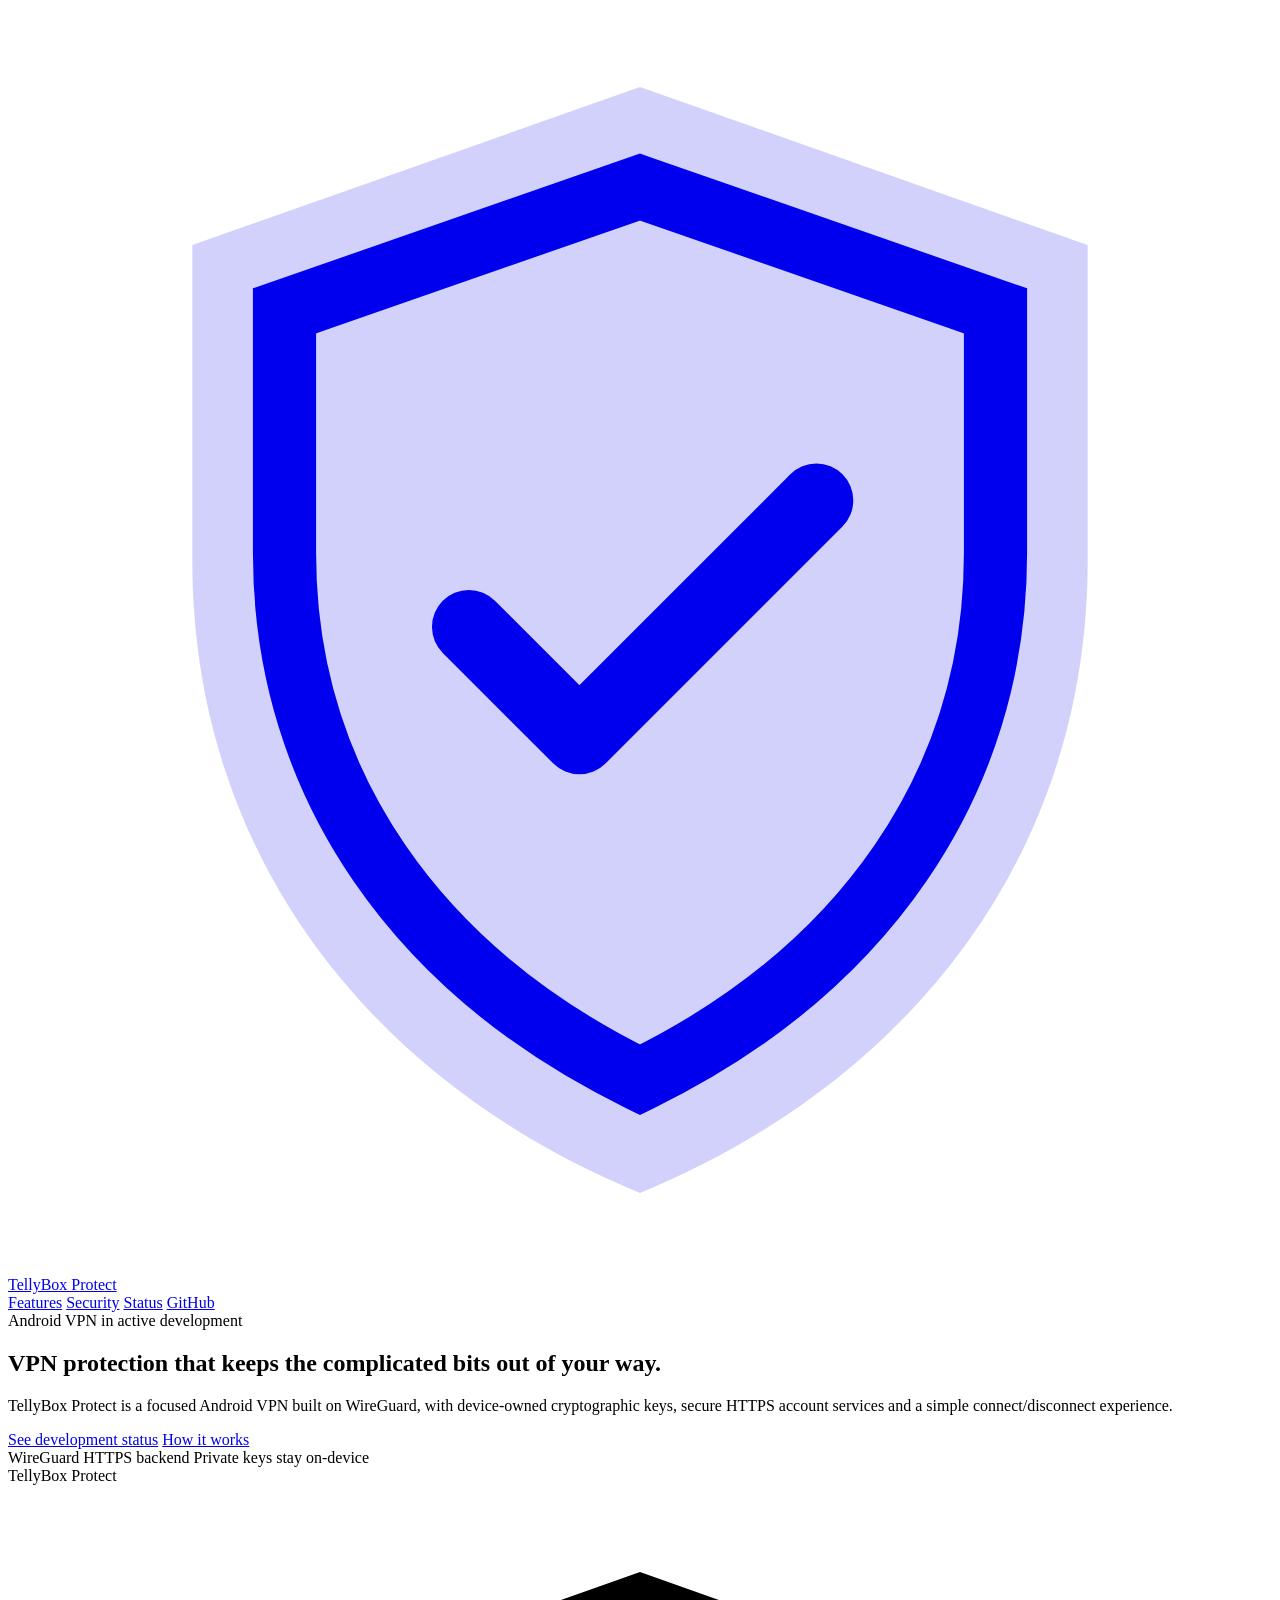
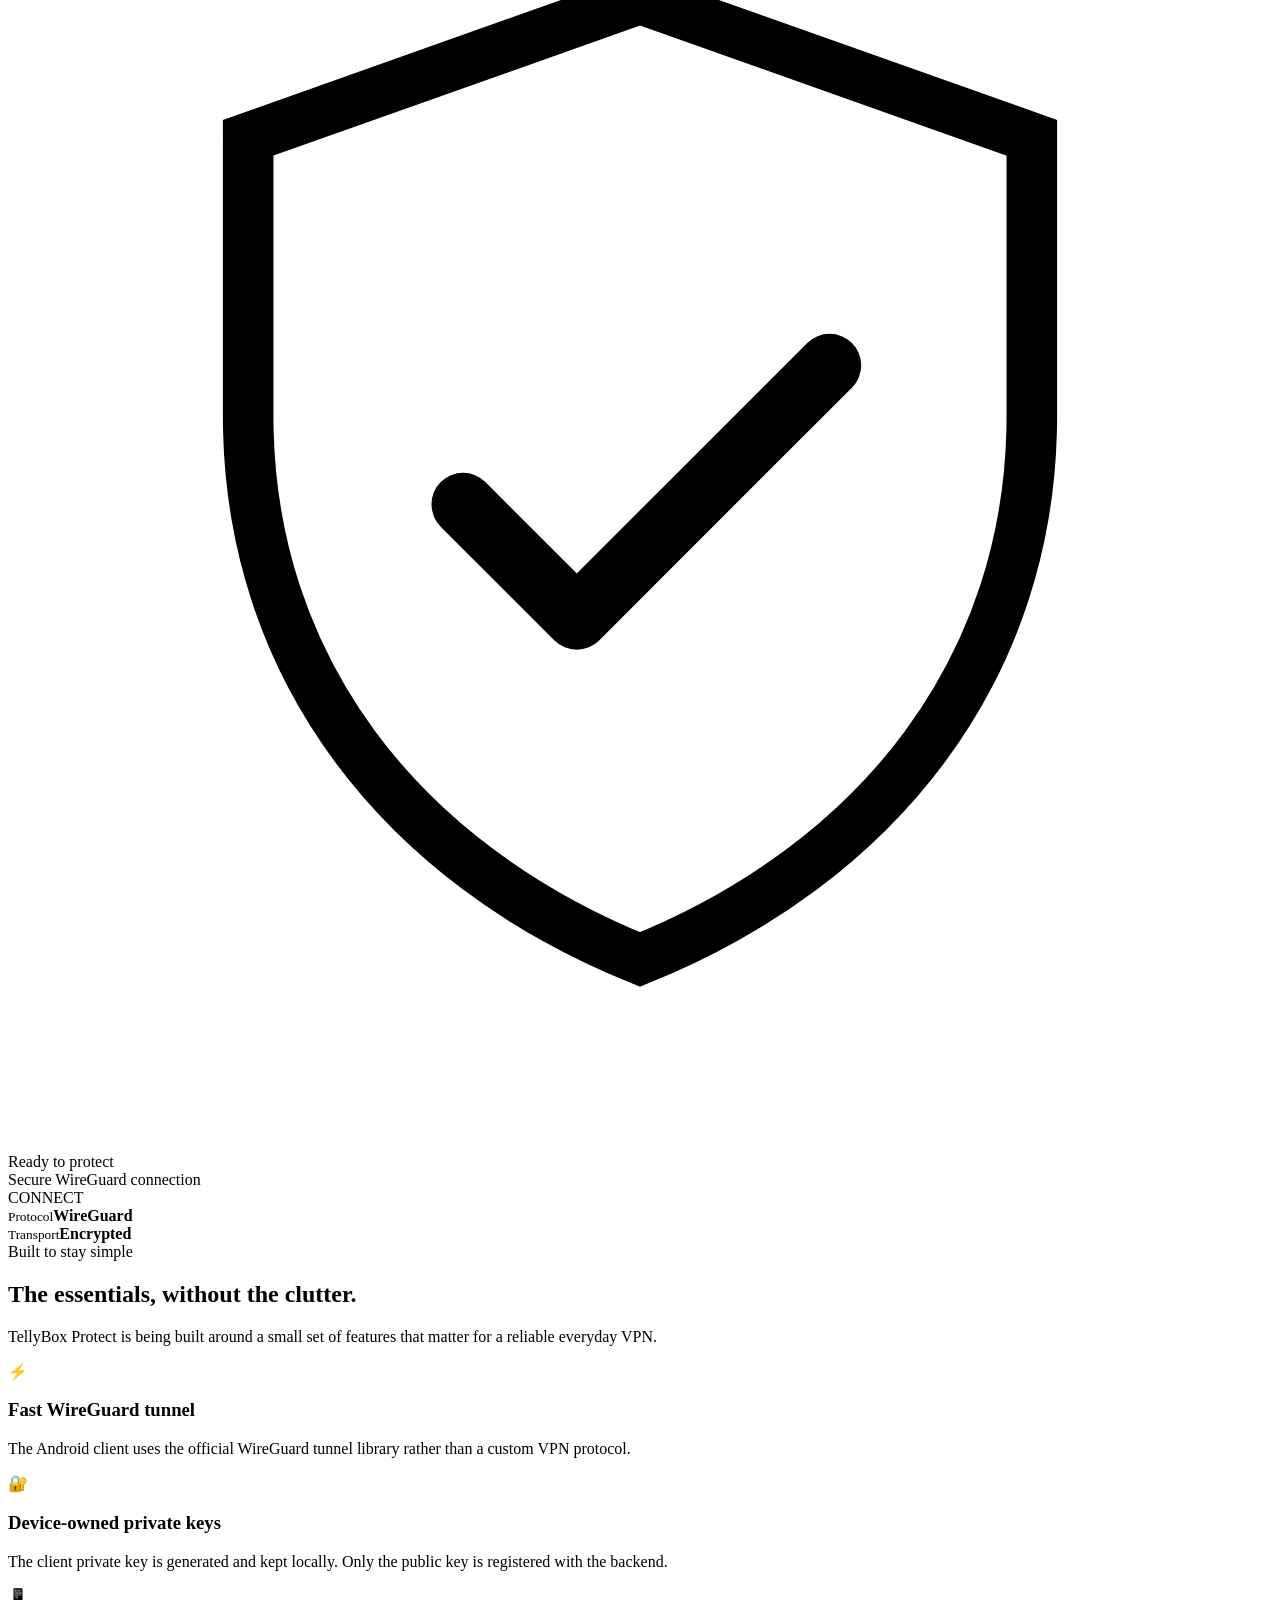
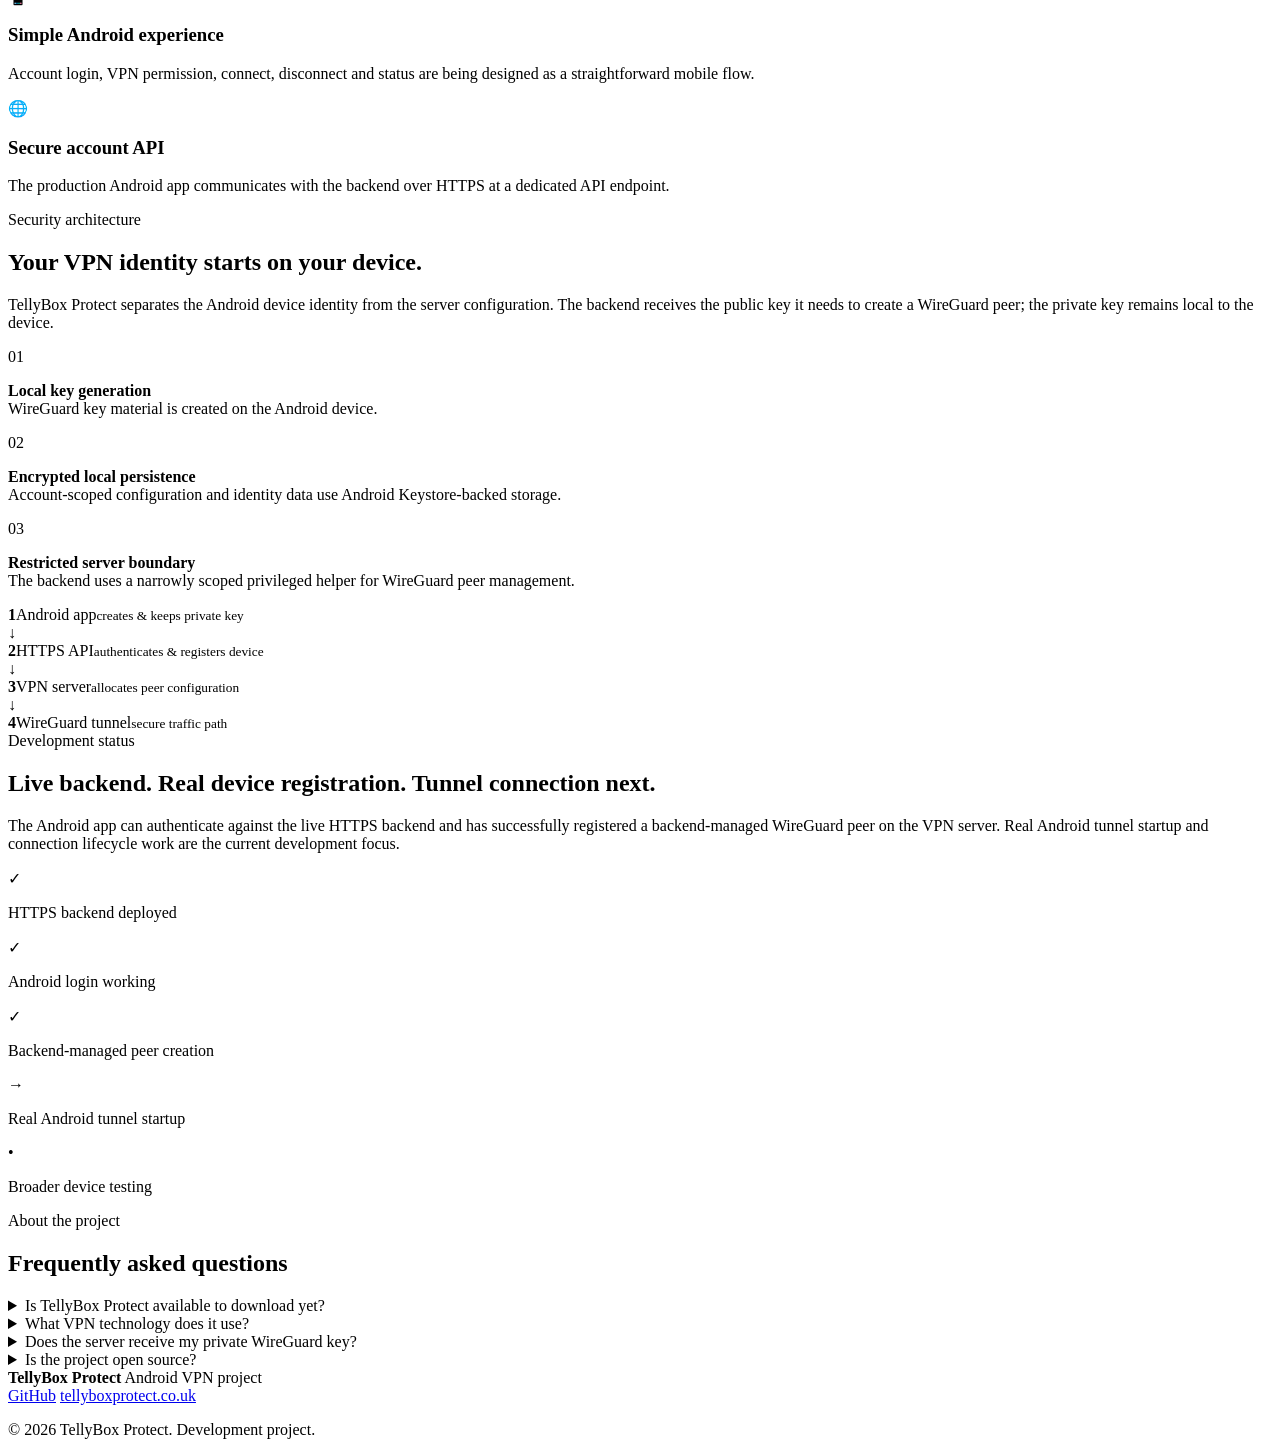
==== index.html @ 2980a8bb "Create TellyBox Protect landing page" ====
<!doctype html>
<html lang="en-GB">
<head>
  <meta charset="utf-8">
  <meta name="viewport" content="width=device-width, initial-scale=1">
  <meta name="description" content="TellyBox Protect is an Android VPN project built around WireGuard, device-owned keys and a secure HTTPS backend.">
  <meta name="theme-color" content="#07111f">
  <title>TellyBox Protect — Simple, secure VPN for Android</title>
  <link rel="stylesheet" href="styles.css">
</head>
<body>
  <header class="site-header">
    <a class="brand" href="#top" aria-label="TellyBox Protect home">
      <span class="brand-mark" aria-hidden="true">
        <svg viewBox="0 0 48 48" role="img">
          <path d="M24 3 41 9v12c0 11.2-6.8 19.8-17 24-10.2-4.2-17-12.8-17-24V9l17-6Z" fill="currentColor" opacity=".18"/>
          <path d="M24 6.8 37.5 11.5v9.2c0 8.8-5.1 15.9-13.5 20-8.4-4.1-13.5-11.2-13.5-20v-9.2L24 6.8Z" fill="none" stroke="currentColor" stroke-width="2.4"/>
          <path d="m17.5 23.5 4.2 4.2 9-9" fill="none" stroke="currentColor" stroke-width="2.8" stroke-linecap="round" stroke-linejoin="round"/>
        </svg>
      </span>
      <span>TellyBox Protect</span>
    </a>

    <nav class="nav" aria-label="Primary navigation">
      <a href="#features">Features</a>
      <a href="#security">Security</a>
      <a href="#status">Status</a>
      <a class="nav-cta" href="https://github.com/sroberts1888-sudo/tellyboxprotect">GitHub</a>
    </nav>
  </header>

  <main id="top">
    <section class="hero section-shell">
      <div class="hero-copy">
        <div class="eyebrow"><span class="status-dot"></span> Android VPN in active development</div>
        <h1>VPN protection that keeps the complicated bits out of your way.</h1>
        <p class="hero-lead">TellyBox Protect is a focused Android VPN built on WireGuard, with device-owned cryptographic keys, secure HTTPS account services and a simple connect/disconnect experience.</p>
        <div class="hero-actions">
          <a class="button button-primary" href="#status">See development status</a>
          <a class="button button-secondary" href="#how-it-works">How it works</a>
        </div>
        <div class="trust-row" aria-label="Highlights">
          <span>WireGuard</span>
          <span>HTTPS backend</span>
          <span>Private keys stay on-device</span>
        </div>
      </div>

      <div class="hero-card" aria-label="TellyBox Protect connection preview">
        <div class="phone-frame">
          <div class="phone-top"><span></span><span></span><span></span></div>
          <div class="app-title">TellyBox Protect</div>
          <div class="shield-orb" aria-hidden="true">
            <svg viewBox="0 0 100 100">
              <path d="M50 9 81 20v22c0 20-12.2 35.4-31 43-18.8-7.6-31-23-31-43V20L50 9Z" fill="none" stroke="currentColor" stroke-width="4"/>
              <path d="m36 49 9 9 20-20" fill="none" stroke="currentColor" stroke-width="5" stroke-linecap="round" stroke-linejoin="round"/>
            </svg>
          </div>
          <div class="connection-state">Ready to protect</div>
          <div class="connection-detail">Secure WireGuard connection</div>
          <div class="connect-button">CONNECT</div>
          <div class="mini-stats">
            <div><small>Protocol</small><strong>WireGuard</strong></div>
            <div><small>Transport</small><strong>Encrypted</strong></div>
          </div>
        </div>
      </div>
    </section>

    <section class="section section-shell" id="features">
      <div class="section-heading">
        <span class="kicker">Built to stay simple</span>
        <h2>The essentials, without the clutter.</h2>
        <p>TellyBox Protect is being built around a small set of features that matter for a reliable everyday VPN.</p>
      </div>
      <div class="feature-grid">
        <article class="feature-card">
          <div class="icon">⚡</div>
          <h3>Fast WireGuard tunnel</h3>
          <p>The Android client uses the official WireGuard tunnel library rather than a custom VPN protocol.</p>
        </article>
        <article class="feature-card">
          <div class="icon">🔐</div>
          <h3>Device-owned private keys</h3>
          <p>The client private key is generated and kept locally. Only the public key is registered with the backend.</p>
        </article>
        <article class="feature-card">
          <div class="icon">📱</div>
          <h3>Simple Android experience</h3>
          <p>Account login, VPN permission, connect, disconnect and status are being designed as a straightforward mobile flow.</p>
        </article>
        <article class="feature-card">
          <div class="icon">🌐</div>
          <h3>Secure account API</h3>
          <p>The production Android app communicates with the backend over HTTPS at a dedicated API endpoint.</p>
        </article>
      </div>
    </section>

    <section class="section section-shell split" id="security">
      <div>
        <span class="kicker">Security architecture</span>
        <h2>Your VPN identity starts on your device.</h2>
        <p class="section-copy">TellyBox Protect separates the Android device identity from the server configuration. The backend receives the public key it needs to create a WireGuard peer; the private key remains local to the device.</p>
        <div class="security-points">
          <div><span>01</span><p><strong>Local key generation</strong><br>WireGuard key material is created on the Android device.</p></div>
          <div><span>02</span><p><strong>Encrypted local persistence</strong><br>Account-scoped configuration and identity data use Android Keystore-backed storage.</p></div>
          <div><span>03</span><p><strong>Restricted server boundary</strong><br>The backend uses a narrowly scoped privileged helper for WireGuard peer management.</p></div>
        </div>
      </div>
      <div class="architecture-card" id="how-it-works">
        <div class="arch-step"><b>1</b><span>Android app</span><small>creates & keeps private key</small></div>
        <div class="arch-arrow">↓</div>
        <div class="arch-step"><b>2</b><span>HTTPS API</span><small>authenticates & registers device</small></div>
        <div class="arch-arrow">↓</div>
        <div class="arch-step"><b>3</b><span>VPN server</span><small>allocates peer configuration</small></div>
        <div class="arch-arrow">↓</div>
        <div class="arch-step accent"><b>4</b><span>WireGuard tunnel</span><small>secure traffic path</small></div>
      </div>
    </section>

    <section class="section section-shell" id="status">
      <div class="status-panel">
        <div>
          <span class="kicker">Development status</span>
          <h2>Live backend. Real device registration. Tunnel connection next.</h2>
          <p>The Android app can authenticate against the live HTTPS backend and has successfully registered a backend-managed WireGuard peer on the VPN server. Real Android tunnel startup and connection lifecycle work are the current development focus.</p>
        </div>
        <div class="milestones" aria-label="Development milestones">
          <div class="milestone done"><span>✓</span><p>HTTPS backend deployed</p></div>
          <div class="milestone done"><span>✓</span><p>Android login working</p></div>
          <div class="milestone done"><span>✓</span><p>Backend-managed peer creation</p></div>
          <div class="milestone current"><span>→</span><p>Real Android tunnel startup</p></div>
          <div class="milestone"><span>•</span><p>Broader device testing</p></div>
        </div>
      </div>
    </section>

    <section class="section section-shell faq">
      <div class="section-heading compact">
        <span class="kicker">About the project</span>
        <h2>Frequently asked questions</h2>
      </div>
      <details>
        <summary>Is TellyBox Protect available to download yet?</summary>
        <p>Not publicly yet. It is currently an active development and device-testing project.</p>
      </details>
      <details>
        <summary>What VPN technology does it use?</summary>
        <p>WireGuard. The Android project uses the official WireGuard Android tunnel library.</p>
      </details>
      <details>
        <summary>Does the server receive my private WireGuard key?</summary>
        <p>No. The architecture is designed so the client private key remains on the Android device and the backend receives only the corresponding public key.</p>
      </details>
      <details>
        <summary>Is the project open source?</summary>
        <p>The public project website is hosted from GitHub. Repository visibility and release source availability may change as development progresses.</p>
      </details>
    </section>
  </main>

  <footer class="site-footer section-shell">
    <div class="footer-brand">
      <strong>TellyBox Protect</strong>
      <span>Android VPN project</span>
    </div>
    <div class="footer-links">
      <a href="https://github.com/sroberts1888-sudo/tellyboxprotect">GitHub</a>
      <a href="https://tellyboxprotect.co.uk">tellyboxprotect.co.uk</a>
    </div>
    <p class="copyright">© 2026 TellyBox Protect. Development project.</p>
  </footer>
</body>
</html>
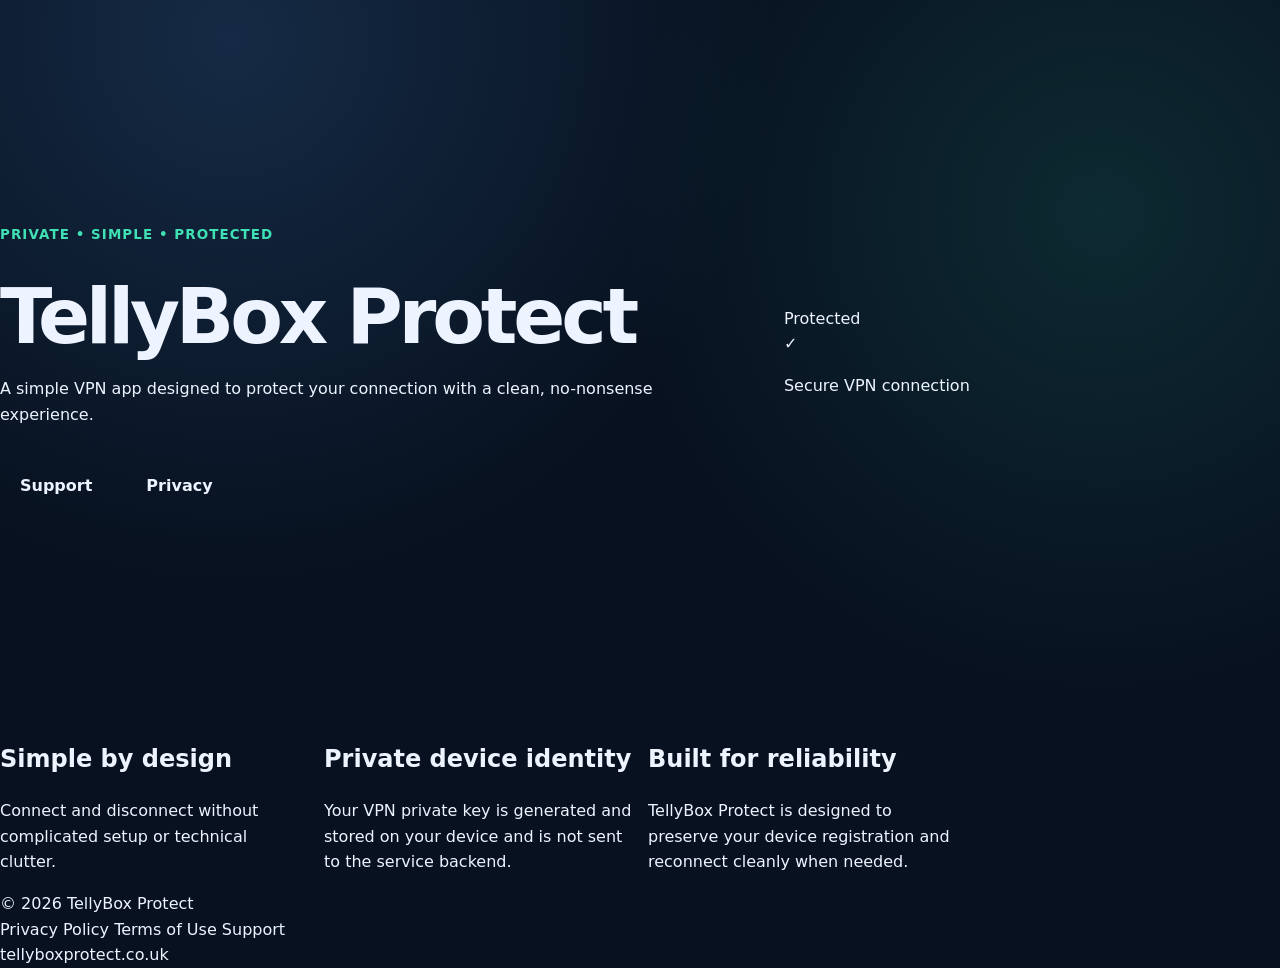
==== commit dd98f11d: "Update homepage links for legal and support pages" ====
--- a/index.html
+++ b/index.html
@@ -1,175 +1,57 @@
-<!doctype html>
-<html lang="en-GB">
+<!DOCTYPE html>
+<html lang="en">
 <head>
-  <meta charset="utf-8">
-  <meta name="viewport" content="width=device-width, initial-scale=1">
-  <meta name="description" content="TellyBox Protect is an Android VPN project built around WireGuard, device-owned keys and a secure HTTPS backend.">
-  <meta name="theme-color" content="#07111f">
-  <title>TellyBox Protect — Simple, secure VPN for Android</title>
-  <link rel="stylesheet" href="styles.css">
+  <meta charset="UTF-8" />
+  <meta name="viewport" content="width=device-width, initial-scale=1.0" />
+  <meta name="description" content="TellyBox Protect — simple, secure VPN protection." />
+  <title>TellyBox Protect</title>
+  <link rel="stylesheet" href="styles.css" />
 </head>
 <body>
-  <header class="site-header">
-    <a class="brand" href="#top" aria-label="TellyBox Protect home">
-      <span class="brand-mark" aria-hidden="true">
-        <svg viewBox="0 0 48 48" role="img">
-          <path d="M24 3 41 9v12c0 11.2-6.8 19.8-17 24-10.2-4.2-17-12.8-17-24V9l17-6Z" fill="currentColor" opacity=".18"/>
-          <path d="M24 6.8 37.5 11.5v9.2c0 8.8-5.1 15.9-13.5 20-8.4-4.1-13.5-11.2-13.5-20v-9.2L24 6.8Z" fill="none" stroke="currentColor" stroke-width="2.4"/>
-          <path d="m17.5 23.5 4.2 4.2 9-9" fill="none" stroke="currentColor" stroke-width="2.8" stroke-linecap="round" stroke-linejoin="round"/>
-        </svg>
-      </span>
-      <span>TellyBox Protect</span>
-    </a>
-
-    <nav class="nav" aria-label="Primary navigation">
-      <a href="#features">Features</a>
-      <a href="#security">Security</a>
-      <a href="#status">Status</a>
-      <a class="nav-cta" href="https://github.com/sroberts1888-sudo/tellyboxprotect">GitHub</a>
-    </nav>
-  </header>
-
-  <main id="top">
-    <section class="hero section-shell">
+  <main>
+    <section class="hero">
       <div class="hero-copy">
-        <div class="eyebrow"><span class="status-dot"></span> Android VPN in active development</div>
-        <h1>VPN protection that keeps the complicated bits out of your way.</h1>
-        <p class="hero-lead">TellyBox Protect is a focused Android VPN built on WireGuard, with device-owned cryptographic keys, secure HTTPS account services and a simple connect/disconnect experience.</p>
+        <p class="eyebrow">Private • Simple • Protected</p>
+        <h1>TellyBox Protect</h1>
+        <p class="lead">A simple VPN app designed to protect your connection with a clean, no-nonsense experience.</p>
         <div class="hero-actions">
-          <a class="button button-primary" href="#status">See development status</a>
-          <a class="button button-secondary" href="#how-it-works">How it works</a>
-        </div>
-        <div class="trust-row" aria-label="Highlights">
-          <span>WireGuard</span>
-          <span>HTTPS backend</span>
-          <span>Private keys stay on-device</span>
+          <a class="button primary" href="support.html">Support</a>
+          <a class="button secondary" href="privacy.html">Privacy</a>
         </div>
       </div>
-
-      <div class="hero-card" aria-label="TellyBox Protect connection preview">
-        <div class="phone-frame">
-          <div class="phone-top"><span></span><span></span><span></span></div>
-          <div class="app-title">TellyBox Protect</div>
-          <div class="shield-orb" aria-hidden="true">
-            <svg viewBox="0 0 100 100">
-              <path d="M50 9 81 20v22c0 20-12.2 35.4-31 43-18.8-7.6-31-23-31-43V20L50 9Z" fill="none" stroke="currentColor" stroke-width="4"/>
-              <path d="m36 49 9 9 20-20" fill="none" stroke="currentColor" stroke-width="5" stroke-linecap="round" stroke-linejoin="round"/>
-            </svg>
-          </div>
-          <div class="connection-state">Ready to protect</div>
-          <div class="connection-detail">Secure WireGuard connection</div>
-          <div class="connect-button">CONNECT</div>
-          <div class="mini-stats">
-            <div><small>Protocol</small><strong>WireGuard</strong></div>
-            <div><small>Transport</small><strong>Encrypted</strong></div>
-          </div>
-        </div>
+      <div class="phone-card" aria-label="TellyBox Protect app preview">
+        <div class="phone-status">Protected</div>
+        <div class="shield">✓</div>
+        <p>Secure VPN connection</p>
       </div>
     </section>
 
-    <section class="section section-shell" id="features">
-      <div class="section-heading">
-        <span class="kicker">Built to stay simple</span>
-        <h2>The essentials, without the clutter.</h2>
-        <p>TellyBox Protect is being built around a small set of features that matter for a reliable everyday VPN.</p>
-      </div>
-      <div class="feature-grid">
-        <article class="feature-card">
-          <div class="icon">⚡</div>
-          <h3>Fast WireGuard tunnel</h3>
-          <p>The Android client uses the official WireGuard tunnel library rather than a custom VPN protocol.</p>
-        </article>
-        <article class="feature-card">
-          <div class="icon">🔐</div>
-          <h3>Device-owned private keys</h3>
-          <p>The client private key is generated and kept locally. Only the public key is registered with the backend.</p>
-        </article>
-        <article class="feature-card">
-          <div class="icon">📱</div>
-          <h3>Simple Android experience</h3>
-          <p>Account login, VPN permission, connect, disconnect and status are being designed as a straightforward mobile flow.</p>
-        </article>
-        <article class="feature-card">
-          <div class="icon">🌐</div>
-          <h3>Secure account API</h3>
-          <p>The production Android app communicates with the backend over HTTPS at a dedicated API endpoint.</p>
-        </article>
-      </div>
-    </section>
-
-    <section class="section section-shell split" id="security">
-      <div>
-        <span class="kicker">Security architecture</span>
-        <h2>Your VPN identity starts on your device.</h2>
-        <p class="section-copy">TellyBox Protect separates the Android device identity from the server configuration. The backend receives the public key it needs to create a WireGuard peer; the private key remains local to the device.</p>
-        <div class="security-points">
-          <div><span>01</span><p><strong>Local key generation</strong><br>WireGuard key material is created on the Android device.</p></div>
-          <div><span>02</span><p><strong>Encrypted local persistence</strong><br>Account-scoped configuration and identity data use Android Keystore-backed storage.</p></div>
-          <div><span>03</span><p><strong>Restricted server boundary</strong><br>The backend uses a narrowly scoped privileged helper for WireGuard peer management.</p></div>
-        </div>
-      </div>
-      <div class="architecture-card" id="how-it-works">
-        <div class="arch-step"><b>1</b><span>Android app</span><small>creates & keeps private key</small></div>
-        <div class="arch-arrow">↓</div>
-        <div class="arch-step"><b>2</b><span>HTTPS API</span><small>authenticates & registers device</small></div>
-        <div class="arch-arrow">↓</div>
-        <div class="arch-step"><b>3</b><span>VPN server</span><small>allocates peer configuration</small></div>
-        <div class="arch-arrow">↓</div>
-        <div class="arch-step accent"><b>4</b><span>WireGuard tunnel</span><small>secure traffic path</small></div>
-      </div>
-    </section>
-
-    <section class="section section-shell" id="status">
-      <div class="status-panel">
-        <div>
-          <span class="kicker">Development status</span>
-          <h2>Live backend. Real device registration. Tunnel connection next.</h2>
-          <p>The Android app can authenticate against the live HTTPS backend and has successfully registered a backend-managed WireGuard peer on the VPN server. Real Android tunnel startup and connection lifecycle work are the current development focus.</p>
-        </div>
-        <div class="milestones" aria-label="Development milestones">
-          <div class="milestone done"><span>✓</span><p>HTTPS backend deployed</p></div>
-          <div class="milestone done"><span>✓</span><p>Android login working</p></div>
-          <div class="milestone done"><span>✓</span><p>Backend-managed peer creation</p></div>
-          <div class="milestone current"><span>→</span><p>Real Android tunnel startup</p></div>
-          <div class="milestone"><span>•</span><p>Broader device testing</p></div>
-        </div>
-      </div>
-    </section>
-
-    <section class="section section-shell faq">
-      <div class="section-heading compact">
-        <span class="kicker">About the project</span>
-        <h2>Frequently asked questions</h2>
-      </div>
-      <details>
-        <summary>Is TellyBox Protect available to download yet?</summary>
-        <p>Not publicly yet. It is currently an active development and device-testing project.</p>
-      </details>
-      <details>
-        <summary>What VPN technology does it use?</summary>
-        <p>WireGuard. The Android project uses the official WireGuard Android tunnel library.</p>
-      </details>
-      <details>
-        <summary>Does the server receive my private WireGuard key?</summary>
-        <p>No. The architecture is designed so the client private key remains on the Android device and the backend receives only the corresponding public key.</p>
-      </details>
-      <details>
-        <summary>Is the project open source?</summary>
-        <p>The public project website is hosted from GitHub. Repository visibility and release source availability may change as development progresses.</p>
-      </details>
+    <section class="feature-grid">
+      <article class="card">
+        <h2>Simple by design</h2>
+        <p>Connect and disconnect without complicated setup or technical clutter.</p>
+      </article>
+      <article class="card">
+        <h2>Private device identity</h2>
+        <p>Your VPN private key is generated and stored on your device and is not sent to the service backend.</p>
+      </article>
+      <article class="card">
+        <h2>Built for reliability</h2>
+        <p>TellyBox Protect is designed to preserve your device registration and reconnect cleanly when needed.</p>
+      </article>
     </section>
   </main>
 
-  <footer class="site-footer section-shell">
-    <div class="footer-brand">
-      <strong>TellyBox Protect</strong>
-      <span>Android VPN project</span>
+  <footer>
+    <div class="footer-inner">
+      <span>© 2026 TellyBox Protect</span>
+      <nav aria-label="Footer navigation">
+        <a href="privacy.html">Privacy Policy</a>
+        <a href="terms.html">Terms of Use</a>
+        <a href="support.html">Support</a>
+      </nav>
+      <span>tellyboxprotect.co.uk</span>
     </div>
-    <div class="footer-links">
-      <a href="https://github.com/sroberts1888-sudo/tellyboxprotect">GitHub</a>
-      <a href="https://tellyboxprotect.co.uk">tellyboxprotect.co.uk</a>
-    </div>
-    <p class="copyright">© 2026 TellyBox Protect. Development project.</p>
   </footer>
 </body>
 </html>
--- a/styles.css
+++ b/styles.css
@@ -0,0 +1,295 @@
+:root {
+  --bg: #07111f;
+  --bg-soft: #0b1728;
+  --panel: rgba(17, 31, 51, 0.86);
+  --panel-strong: #112039;
+  --text: #edf4ff;
+  --muted: #9eb0c7;
+  --line: rgba(255, 255, 255, 0.09);
+  --accent: #40e0b5;
+  --accent-2: #59a7ff;
+  --accent-deep: #102c2c;
+  --shadow: 0 24px 80px rgba(0, 0, 0, 0.34);
+  --max: 1180px;
+}
+
+* { box-sizing: border-box; }
+html { scroll-behavior: smooth; }
+body {
+  margin: 0;
+  font-family: Inter, ui-sans-serif, system-ui, -apple-system, BlinkMacSystemFont, "Segoe UI", sans-serif;
+  background:
+    radial-gradient(circle at 18% 4%, rgba(89, 167, 255, 0.17), transparent 34rem),
+    radial-gradient(circle at 86% 22%, rgba(64, 224, 181, 0.12), transparent 30rem),
+    var(--bg);
+  color: var(--text);
+  line-height: 1.6;
+}
+
+a { color: inherit; text-decoration: none; }
+img, svg { display: block; max-width: 100%; }
+
+.section-shell {
+  width: min(calc(100% - 40px), var(--max));
+  margin-inline: auto;
+}
+
+.site-header {
+  position: sticky;
+  top: 0;
+  z-index: 20;
+  display: flex;
+  align-items: center;
+  justify-content: space-between;
+  min-height: 74px;
+  padding: 0 max(20px, calc((100vw - var(--max)) / 2));
+  background: rgba(7, 17, 31, 0.76);
+  backdrop-filter: blur(18px);
+  border-bottom: 1px solid var(--line);
+}
+
+.brand {
+  display: inline-flex;
+  align-items: center;
+  gap: 10px;
+  font-weight: 800;
+  letter-spacing: -0.02em;
+}
+.brand-mark {
+  width: 34px;
+  height: 34px;
+  display: grid;
+  place-items: center;
+  color: var(--accent);
+}
+.brand-mark svg { width: 34px; }
+
+.nav { display: flex; align-items: center; gap: 28px; font-size: 0.94rem; color: var(--muted); }
+.nav a:hover { color: var(--text); }
+.nav-cta {
+  padding: 8px 14px;
+  border: 1px solid var(--line);
+  border-radius: 999px;
+  color: var(--text) !important;
+  background: rgba(255,255,255,.03);
+}
+
+.hero {
+  display: grid;
+  grid-template-columns: minmax(0, 1.18fr) minmax(340px, .82fr);
+  gap: 70px;
+  align-items: center;
+  min-height: 720px;
+  padding-block: 80px;
+}
+.hero-copy { max-width: 720px; }
+.eyebrow, .kicker {
+  display: inline-flex;
+  align-items: center;
+  gap: 8px;
+  color: var(--accent);
+  font-size: 0.84rem;
+  font-weight: 800;
+  letter-spacing: .08em;
+  text-transform: uppercase;
+}
+.status-dot {
+  width: 8px;
+  height: 8px;
+  background: var(--accent);
+  border-radius: 50%;
+  box-shadow: 0 0 0 6px rgba(64,224,181,.09);
+}
+.hero h1 {
+  margin: 20px 0 22px;
+  font-size: clamp(3rem, 6vw, 5.9rem);
+  line-height: .98;
+  letter-spacing: -0.055em;
+  max-width: 950px;
+}
+.hero-lead {
+  max-width: 690px;
+  margin: 0;
+  color: var(--muted);
+  font-size: clamp(1.05rem, 1.8vw, 1.28rem);
+}
+.hero-actions { display: flex; flex-wrap: wrap; gap: 14px; margin-top: 34px; }
+.button {
+  display: inline-flex;
+  align-items: center;
+  justify-content: center;
+  min-height: 48px;
+  padding: 0 20px;
+  border-radius: 12px;
+  font-weight: 800;
+  transition: transform .2s ease, border-color .2s ease;
+}
+.button:hover { transform: translateY(-2px); }
+.button-primary { background: linear-gradient(135deg, var(--accent), #75f1cf); color: #051710; }
+.button-secondary { border: 1px solid var(--line); background: rgba(255,255,255,.035); }
+.trust-row { display: flex; flex-wrap: wrap; gap: 20px; margin-top: 30px; color: #c4d0df; font-size: .9rem; }
+.trust-row span::before { content: "✓"; margin-right: 7px; color: var(--accent); }
+
+.hero-card { display: flex; justify-content: center; }
+.phone-frame {
+  width: min(100%, 390px);
+  padding: 18px 22px 24px;
+  border: 1px solid rgba(255,255,255,.12);
+  border-radius: 34px;
+  background:
+    linear-gradient(180deg, rgba(255,255,255,.04), transparent 28%),
+    #0a1627;
+  box-shadow: var(--shadow), inset 0 0 0 8px rgba(255,255,255,.015);
+}
+.phone-top { display: flex; gap: 5px; justify-content: center; }
+.phone-top span { width: 4px; height: 4px; background: rgba(255,255,255,.25); border-radius: 50%; }
+.app-title { margin-top: 24px; font-weight: 800; text-align: center; }
+.shield-orb {
+  width: 160px;
+  height: 160px;
+  margin: 38px auto 24px;
+  display: grid;
+  place-items: center;
+  border-radius: 50%;
+  color: var(--accent);
+  background: radial-gradient(circle, rgba(64,224,181,.14), rgba(64,224,181,.025) 65%, transparent 66%);
+  box-shadow: 0 0 90px rgba(64,224,181,.11);
+}
+.shield-orb svg { width: 98px; }
+.connection-state { font-size: 1.35rem; font-weight: 850; text-align: center; }
+.connection-detail { color: var(--muted); text-align: center; font-size: .93rem; margin-top: 4px; }
+.connect-button {
+  margin: 28px auto;
+  height: 52px;
+  display: grid;
+  place-items: center;
+  border-radius: 14px;
+  font-weight: 900;
+  letter-spacing: .08em;
+  background: var(--accent);
+  color: #061610;
+}
+.mini-stats { display: grid; grid-template-columns: 1fr 1fr; gap: 10px; }
+.mini-stats div { padding: 13px; border: 1px solid var(--line); border-radius: 12px; background: rgba(255,255,255,.025); }
+.mini-stats small { display: block; color: var(--muted); font-size: .72rem; }
+.mini-stats strong { font-size: .9rem; }
+
+.section { padding-block: 100px; }
+.section-heading { max-width: 720px; margin-bottom: 42px; }
+.section-heading.compact { margin-bottom: 28px; }
+.section h2, .section-heading h2 {
+  margin: 12px 0 14px;
+  font-size: clamp(2.2rem, 4vw, 4rem);
+  line-height: 1.05;
+  letter-spacing: -0.045em;
+}
+.section-heading p, .section-copy { color: var(--muted); font-size: 1.04rem; }
+
+.feature-grid { display: grid; grid-template-columns: repeat(4, 1fr); gap: 16px; }
+.feature-card {
+  padding: 26px;
+  min-height: 260px;
+  border: 1px solid var(--line);
+  border-radius: 20px;
+  background: linear-gradient(180deg, rgba(255,255,255,.035), rgba(255,255,255,.015));
+}
+.icon { font-size: 1.5rem; }
+.feature-card h3 { margin: 22px 0 10px; font-size: 1.15rem; }
+.feature-card p { margin: 0; color: var(--muted); font-size: .94rem; }
+
+.split { display: grid; grid-template-columns: 1.08fr .92fr; gap: 70px; align-items: center; }
+.security-points { margin-top: 34px; display: grid; gap: 18px; }
+.security-points > div { display: grid; grid-template-columns: 42px 1fr; gap: 14px; align-items: start; }
+.security-points span { color: var(--accent); font-weight: 900; font-size: .8rem; padding-top: 3px; }
+.security-points p { margin: 0; color: var(--muted); }
+.security-points strong { color: var(--text); }
+.architecture-card {
+  padding: 28px;
+  border: 1px solid var(--line);
+  border-radius: 24px;
+  background: rgba(255,255,255,.026);
+  box-shadow: var(--shadow);
+}
+.arch-step {
+  display: grid;
+  grid-template-columns: 42px 1fr;
+  padding: 17px;
+  border: 1px solid var(--line);
+  border-radius: 14px;
+  background: rgba(255,255,255,.025);
+}
+.arch-step b { grid-row: 1 / span 2; display: grid; place-items: center; width: 30px; height: 30px; border-radius: 50%; background: rgba(89,167,255,.13); color: var(--accent-2); }
+.arch-step span { font-weight: 800; }
+.arch-step small { color: var(--muted); }
+.arch-step.accent { border-color: rgba(64,224,181,.28); background: rgba(64,224,181,.06); }
+.arch-step.accent b { color: var(--accent); background: rgba(64,224,181,.12); }
+.arch-arrow { text-align: center; color: #6d8199; line-height: 28px; }
+
+.status-panel {
+  display: grid;
+  grid-template-columns: 1.15fr .85fr;
+  gap: 48px;
+  padding: clamp(28px, 5vw, 58px);
+  border: 1px solid rgba(64,224,181,.18);
+  border-radius: 28px;
+  background: linear-gradient(135deg, rgba(64,224,181,.07), rgba(89,167,255,.045));
+}
+.status-panel h2 { font-size: clamp(2rem, 3.3vw, 3.5rem); }
+.status-panel p { color: var(--muted); }
+.milestones { display: grid; gap: 12px; align-content: center; }
+.milestone { display: flex; gap: 12px; align-items: center; color: var(--muted); }
+.milestone span { width: 28px; height: 28px; display: grid; place-items: center; border-radius: 50%; border: 1px solid var(--line); font-weight: 900; }
+.milestone p { margin: 0; }
+.milestone.done span { color: #061610; background: var(--accent); border-color: transparent; }
+.milestone.current { color: var(--text); }
+.milestone.current span { color: var(--accent); border-color: rgba(64,224,181,.35); background: rgba(64,224,181,.07); }
+
+.faq { max-width: 900px; }
+details { border-top: 1px solid var(--line); padding: 20px 0; }
+details:last-child { border-bottom: 1px solid var(--line); }
+summary { cursor: pointer; font-weight: 800; list-style: none; }
+summary::-webkit-details-marker { display: none; }
+summary::after { content: "+"; float: right; color: var(--accent); font-size: 1.2rem; }
+details[open] summary::after { content: "−"; }
+details p { margin-bottom: 0; color: var(--muted); }
+
+.site-footer {
+  display: grid;
+  grid-template-columns: 1fr auto;
+  gap: 24px;
+  align-items: end;
+  padding-block: 38px 44px;
+  border-top: 1px solid var(--line);
+  color: var(--muted);
+}
+.footer-brand { display: flex; flex-direction: column; }
+.footer-brand strong { color: var(--text); }
+.footer-links { display: flex; gap: 20px; font-size: .9rem; }
+.footer-links a:hover { color: var(--text); }
+.copyright { grid-column: 1 / -1; margin: 0; font-size: .8rem; }
+
+@media (max-width: 960px) {
+  .hero { grid-template-columns: 1fr; min-height: auto; gap: 50px; }
+  .hero-copy { max-width: 820px; }
+  .feature-grid { grid-template-columns: repeat(2, 1fr); }
+  .split, .status-panel { grid-template-columns: 1fr; }
+  .hero-card { justify-content: flex-start; }
+}
+
+@media (max-width: 720px) {
+  .site-header { min-height: 66px; }
+  .nav a:not(.nav-cta) { display: none; }
+  .section-shell { width: min(calc(100% - 28px), var(--max)); }
+  .hero { padding-block: 58px 72px; }
+  .hero h1 { font-size: clamp(2.7rem, 14vw, 4.6rem); }
+  .feature-grid { grid-template-columns: 1fr; }
+  .section { padding-block: 76px; }
+  .site-footer { grid-template-columns: 1fr; align-items: start; }
+  .footer-links { flex-wrap: wrap; }
+  .copyright { grid-column: auto; }
+}
+
+@media (prefers-reduced-motion: reduce) {
+  html { scroll-behavior: auto; }
+  *, *::before, *::after { transition-duration: 0.01ms !important; animation-duration: 0.01ms !important; }
+}
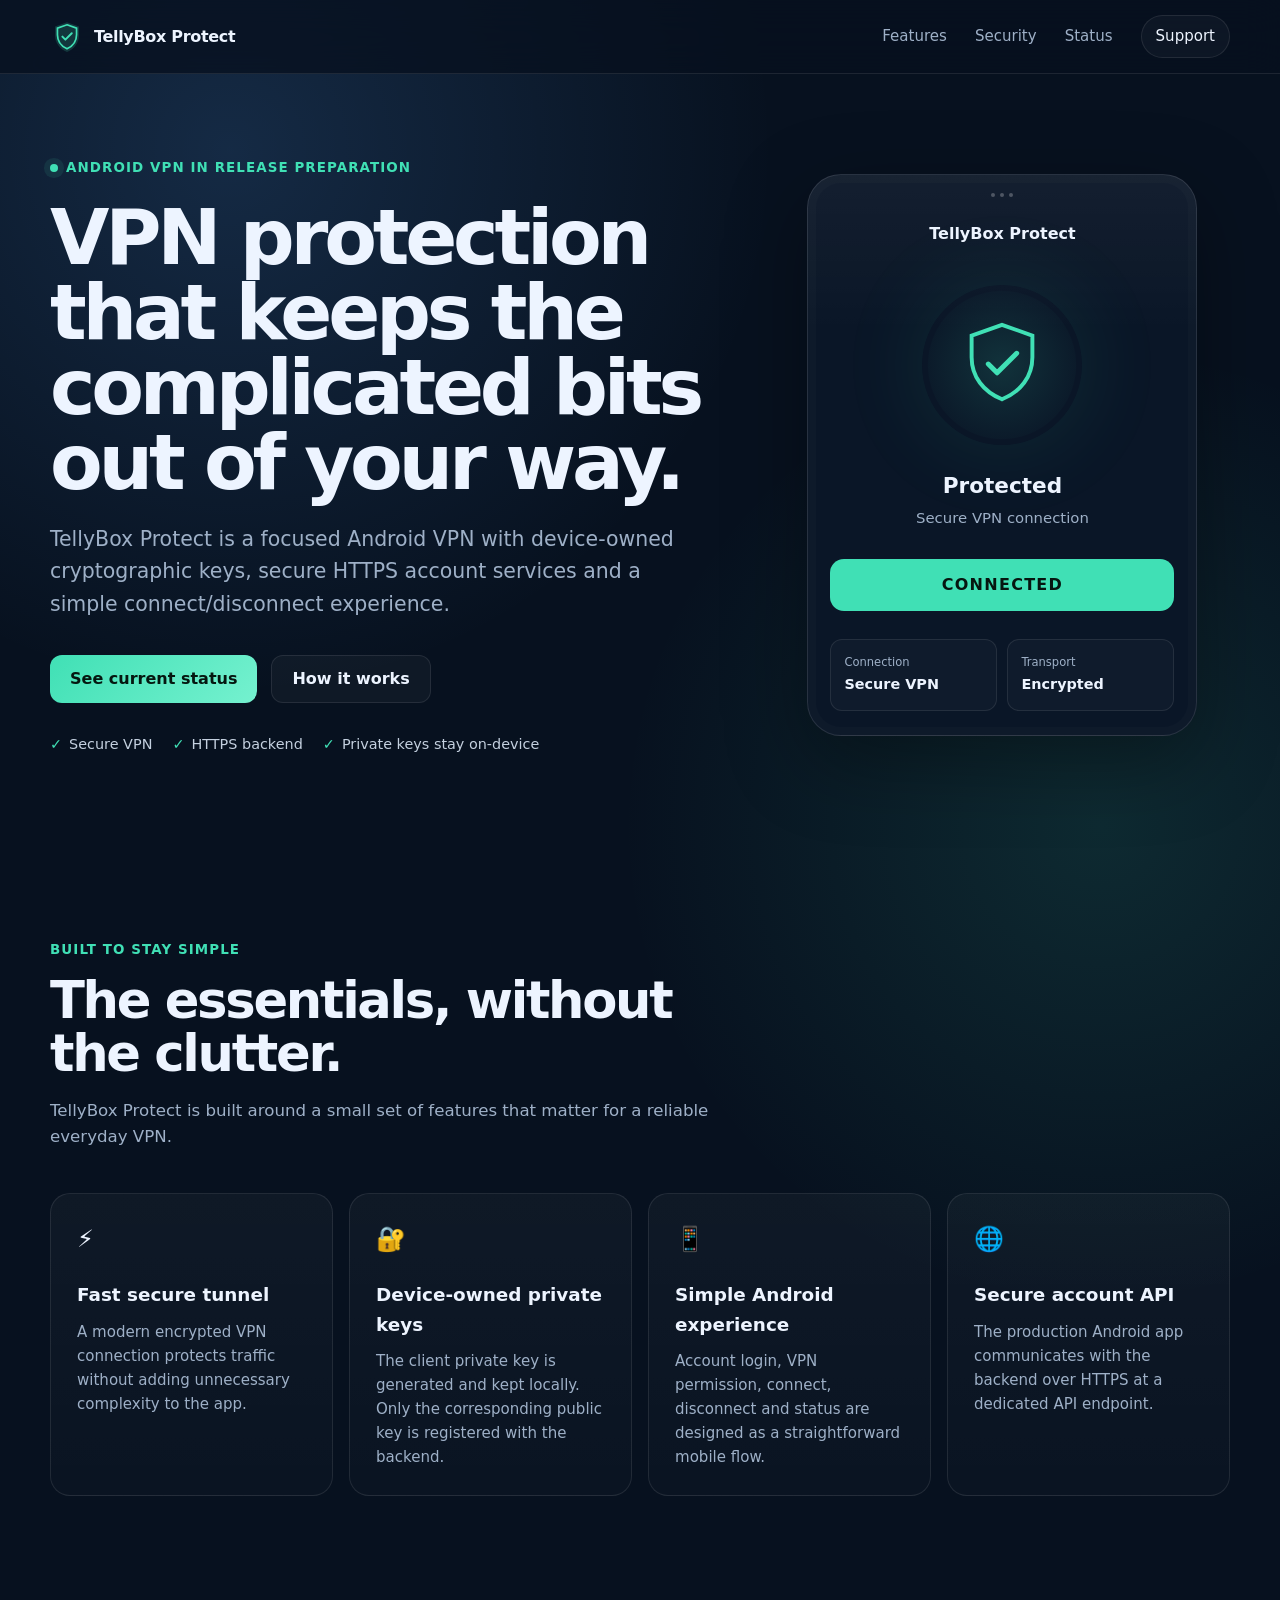
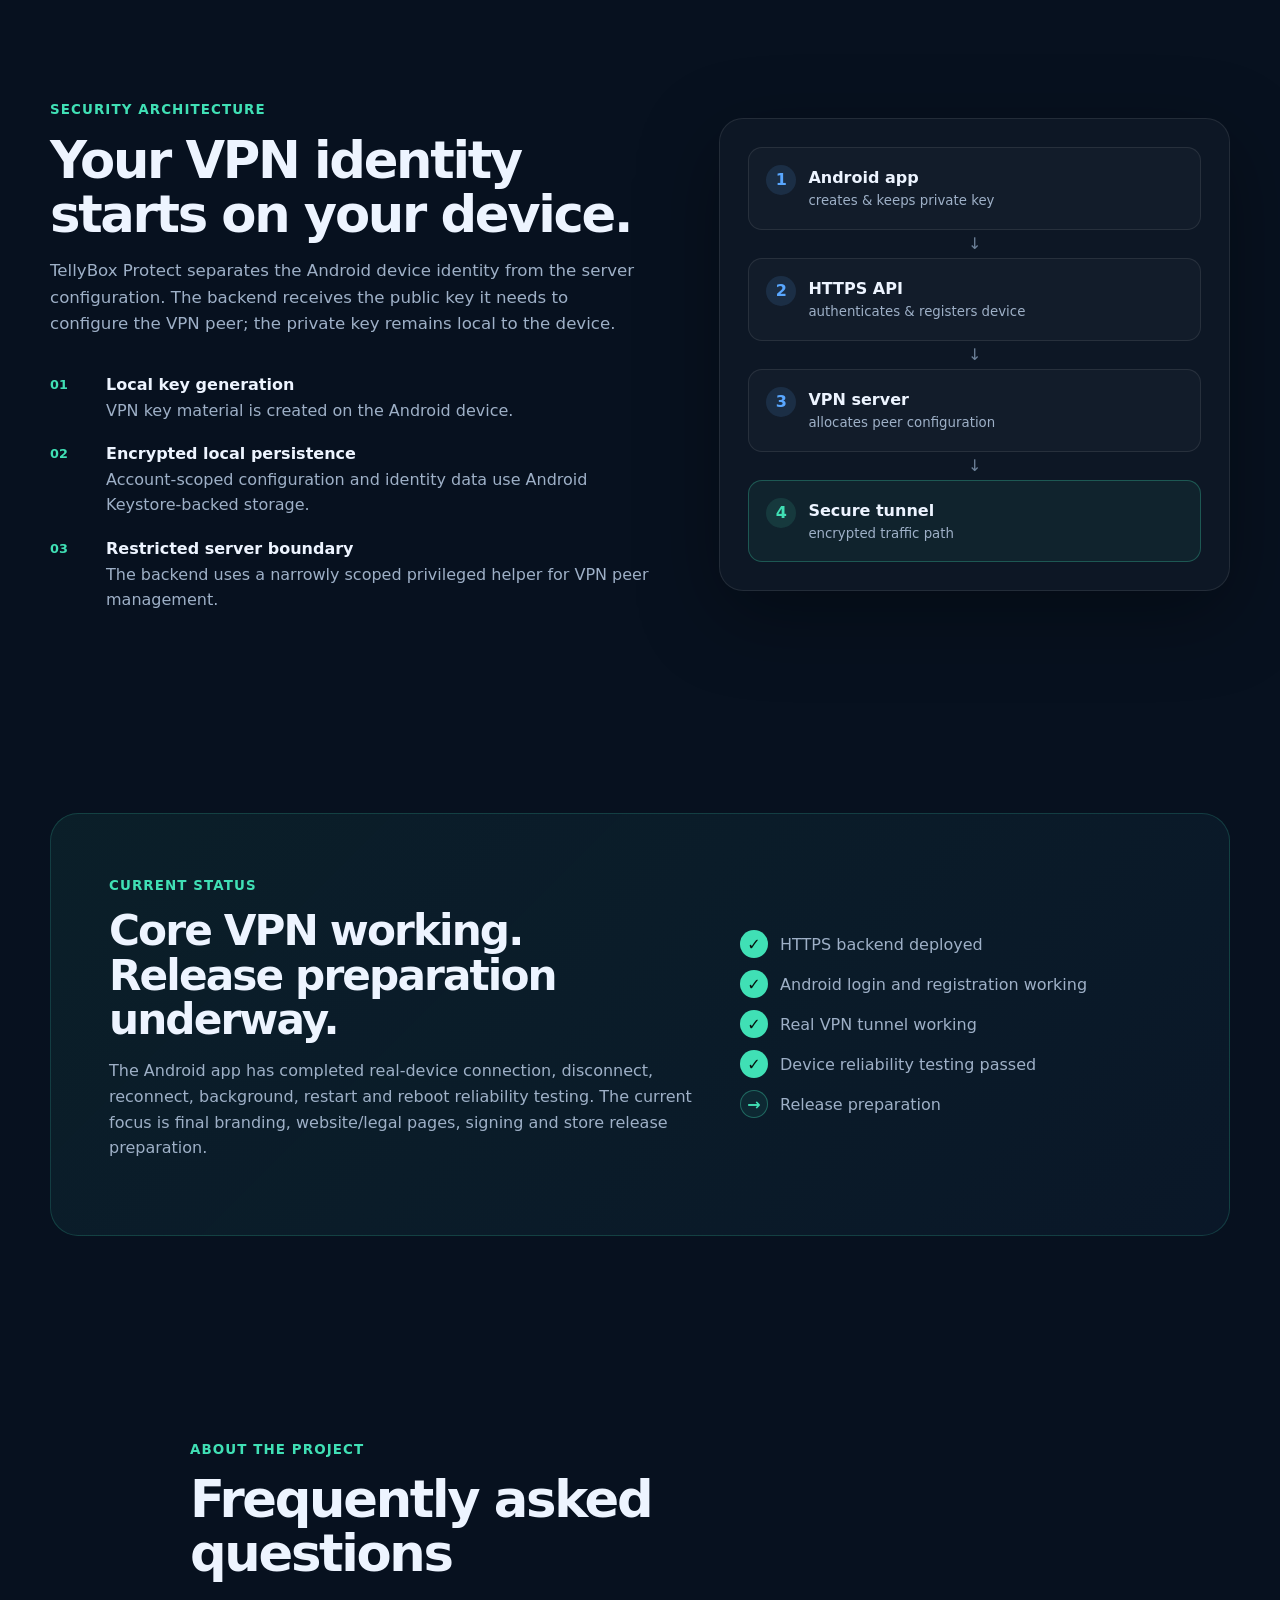
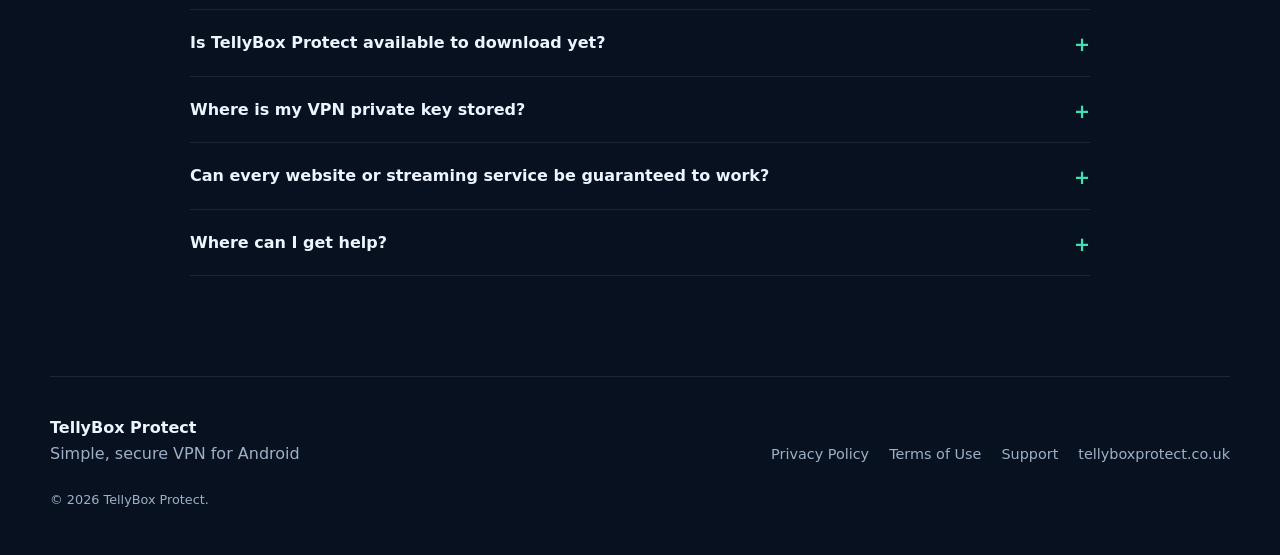
==== commit cf6f1264: "Restore site design and add release-ready legal/support navigation" ====
--- a/index.html
+++ b/index.html
@@ -1,57 +1,177 @@
-<!DOCTYPE html>
-<html lang="en">
+<!doctype html>
+<html lang="en-GB">
 <head>
-  <meta charset="UTF-8" />
-  <meta name="viewport" content="width=device-width, initial-scale=1.0" />
-  <meta name="description" content="TellyBox Protect — simple, secure VPN protection." />
-  <title>TellyBox Protect</title>
-  <link rel="stylesheet" href="styles.css" />
+  <meta charset="utf-8">
+  <meta name="viewport" content="width=device-width, initial-scale=1">
+  <meta name="description" content="TellyBox Protect is a simple Android VPN focused on private device identity, secure connectivity and straightforward protection.">
+  <meta name="theme-color" content="#07111f">
+  <title>TellyBox Protect — Simple, secure VPN for Android</title>
+  <link rel="stylesheet" href="styles.css">
 </head>
 <body>
-  <main>
-    <section class="hero">
+  <header class="site-header">
+    <a class="brand" href="#top" aria-label="TellyBox Protect home">
+      <span class="brand-mark" aria-hidden="true">
+        <svg viewBox="0 0 48 48" role="img">
+          <path d="M24 3 41 9v12c0 11.2-6.8 19.8-17 24-10.2-4.2-17-12.8-17-24V9l17-6Z" fill="currentColor" opacity=".18"/>
+          <path d="M24 6.8 37.5 11.5v9.2c0 8.8-5.1 15.9-13.5 20-8.4-4.1-13.5-11.2-13.5-20v-9.2L24 6.8Z" fill="none" stroke="currentColor" stroke-width="2.4"/>
+          <path d="m17.5 23.5 4.2 4.2 9-9" fill="none" stroke="currentColor" stroke-width="2.8" stroke-linecap="round" stroke-linejoin="round"/>
+        </svg>
+      </span>
+      <span>TellyBox Protect</span>
+    </a>
+
+    <nav class="nav" aria-label="Primary navigation">
+      <a href="#features">Features</a>
+      <a href="#security">Security</a>
+      <a href="#status">Status</a>
+      <a class="nav-cta" href="support.html">Support</a>
+    </nav>
+  </header>
+
+  <main id="top">
+    <section class="hero section-shell">
       <div class="hero-copy">
-        <p class="eyebrow">Private • Simple • Protected</p>
-        <h1>TellyBox Protect</h1>
-        <p class="lead">A simple VPN app designed to protect your connection with a clean, no-nonsense experience.</p>
+        <div class="eyebrow"><span class="status-dot"></span> Android VPN in release preparation</div>
+        <h1>VPN protection that keeps the complicated bits out of your way.</h1>
+        <p class="hero-lead">TellyBox Protect is a focused Android VPN with device-owned cryptographic keys, secure HTTPS account services and a simple connect/disconnect experience.</p>
         <div class="hero-actions">
-          <a class="button primary" href="support.html">Support</a>
-          <a class="button secondary" href="privacy.html">Privacy</a>
+          <a class="button button-primary" href="#status">See current status</a>
+          <a class="button button-secondary" href="#how-it-works">How it works</a>
+        </div>
+        <div class="trust-row" aria-label="Highlights">
+          <span>Secure VPN</span>
+          <span>HTTPS backend</span>
+          <span>Private keys stay on-device</span>
         </div>
       </div>
-      <div class="phone-card" aria-label="TellyBox Protect app preview">
-        <div class="phone-status">Protected</div>
-        <div class="shield">✓</div>
-        <p>Secure VPN connection</p>
+
+      <div class="hero-card" aria-label="TellyBox Protect connection preview">
+        <div class="phone-frame">
+          <div class="phone-top"><span></span><span></span><span></span></div>
+          <div class="app-title">TellyBox Protect</div>
+          <div class="shield-orb" aria-hidden="true">
+            <svg viewBox="0 0 100 100">
+              <path d="M50 9 81 20v22c0 20-12.2 35.4-31 43-18.8-7.6-31-23-31-43V20L50 9Z" fill="none" stroke="currentColor" stroke-width="4"/>
+              <path d="m36 49 9 9 20-20" fill="none" stroke="currentColor" stroke-width="5" stroke-linecap="round" stroke-linejoin="round"/>
+            </svg>
+          </div>
+          <div class="connection-state">Protected</div>
+          <div class="connection-detail">Secure VPN connection</div>
+          <div class="connect-button">CONNECTED</div>
+          <div class="mini-stats">
+            <div><small>Connection</small><strong>Secure VPN</strong></div>
+            <div><small>Transport</small><strong>Encrypted</strong></div>
+          </div>
+        </div>
       </div>
     </section>
 
-    <section class="feature-grid">
-      <article class="card">
-        <h2>Simple by design</h2>
-        <p>Connect and disconnect without complicated setup or technical clutter.</p>
-      </article>
-      <article class="card">
-        <h2>Private device identity</h2>
-        <p>Your VPN private key is generated and stored on your device and is not sent to the service backend.</p>
-      </article>
-      <article class="card">
-        <h2>Built for reliability</h2>
-        <p>TellyBox Protect is designed to preserve your device registration and reconnect cleanly when needed.</p>
-      </article>
+    <section class="section section-shell" id="features">
+      <div class="section-heading">
+        <span class="kicker">Built to stay simple</span>
+        <h2>The essentials, without the clutter.</h2>
+        <p>TellyBox Protect is built around a small set of features that matter for a reliable everyday VPN.</p>
+      </div>
+      <div class="feature-grid">
+        <article class="feature-card">
+          <div class="icon">⚡</div>
+          <h3>Fast secure tunnel</h3>
+          <p>A modern encrypted VPN connection protects traffic without adding unnecessary complexity to the app.</p>
+        </article>
+        <article class="feature-card">
+          <div class="icon">🔐</div>
+          <h3>Device-owned private keys</h3>
+          <p>The client private key is generated and kept locally. Only the corresponding public key is registered with the backend.</p>
+        </article>
+        <article class="feature-card">
+          <div class="icon">📱</div>
+          <h3>Simple Android experience</h3>
+          <p>Account login, VPN permission, connect, disconnect and status are designed as a straightforward mobile flow.</p>
+        </article>
+        <article class="feature-card">
+          <div class="icon">🌐</div>
+          <h3>Secure account API</h3>
+          <p>The production Android app communicates with the backend over HTTPS at a dedicated API endpoint.</p>
+        </article>
+      </div>
+    </section>
+
+    <section class="section section-shell split" id="security">
+      <div>
+        <span class="kicker">Security architecture</span>
+        <h2>Your VPN identity starts on your device.</h2>
+        <p class="section-copy">TellyBox Protect separates the Android device identity from the server configuration. The backend receives the public key it needs to configure the VPN peer; the private key remains local to the device.</p>
+        <div class="security-points">
+          <div><span>01</span><p><strong>Local key generation</strong><br>VPN key material is created on the Android device.</p></div>
+          <div><span>02</span><p><strong>Encrypted local persistence</strong><br>Account-scoped configuration and identity data use Android Keystore-backed storage.</p></div>
+          <div><span>03</span><p><strong>Restricted server boundary</strong><br>The backend uses a narrowly scoped privileged helper for VPN peer management.</p></div>
+        </div>
+      </div>
+      <div class="architecture-card" id="how-it-works">
+        <div class="arch-step"><b>1</b><span>Android app</span><small>creates & keeps private key</small></div>
+        <div class="arch-arrow">↓</div>
+        <div class="arch-step"><b>2</b><span>HTTPS API</span><small>authenticates & registers device</small></div>
+        <div class="arch-arrow">↓</div>
+        <div class="arch-step"><b>3</b><span>VPN server</span><small>allocates peer configuration</small></div>
+        <div class="arch-arrow">↓</div>
+        <div class="arch-step accent"><b>4</b><span>Secure tunnel</span><small>encrypted traffic path</small></div>
+      </div>
+    </section>
+
+    <section class="section section-shell" id="status">
+      <div class="status-panel">
+        <div>
+          <span class="kicker">Current status</span>
+          <h2>Core VPN working. Release preparation underway.</h2>
+          <p>The Android app has completed real-device connection, disconnect, reconnect, background, restart and reboot reliability testing. The current focus is final branding, website/legal pages, signing and store release preparation.</p>
+        </div>
+        <div class="milestones" aria-label="Development milestones">
+          <div class="milestone done"><span>✓</span><p>HTTPS backend deployed</p></div>
+          <div class="milestone done"><span>✓</span><p>Android login and registration working</p></div>
+          <div class="milestone done"><span>✓</span><p>Real VPN tunnel working</p></div>
+          <div class="milestone done"><span>✓</span><p>Device reliability testing passed</p></div>
+          <div class="milestone current"><span>→</span><p>Release preparation</p></div>
+        </div>
+      </div>
+    </section>
+
+    <section class="section section-shell faq">
+      <div class="section-heading compact">
+        <span class="kicker">About the project</span>
+        <h2>Frequently asked questions</h2>
+      </div>
+      <details>
+        <summary>Is TellyBox Protect available to download yet?</summary>
+        <p>Not publicly yet. The app is currently in final release preparation and testing.</p>
+      </details>
+      <details>
+        <summary>Where is my VPN private key stored?</summary>
+        <p>The client private key is generated and kept on the Android device. The backend receives only the corresponding public key needed to configure the service.</p>
+      </details>
+      <details>
+        <summary>Can every website or streaming service be guaranteed to work?</summary>
+        <p>No. Third-party services may apply their own location, security or VPN restrictions, so access to every service cannot be guaranteed.</p>
+      </details>
+      <details>
+        <summary>Where can I get help?</summary>
+        <p>Visit the <a href="support.html">Support page</a> for troubleshooting and contact information.</p>
+      </details>
     </section>
   </main>
 
-  <footer>
-    <div class="footer-inner">
-      <span>© 2026 TellyBox Protect</span>
-      <nav aria-label="Footer navigation">
-        <a href="privacy.html">Privacy Policy</a>
-        <a href="terms.html">Terms of Use</a>
-        <a href="support.html">Support</a>
-      </nav>
-      <span>tellyboxprotect.co.uk</span>
+  <footer class="site-footer section-shell">
+    <div class="footer-brand">
+      <strong>TellyBox Protect</strong>
+      <span>Simple, secure VPN for Android</span>
     </div>
+    <div class="footer-links">
+      <a href="privacy.html">Privacy Policy</a>
+      <a href="terms.html">Terms of Use</a>
+      <a href="support.html">Support</a>
+      <a href="https://tellyboxprotect.co.uk">tellyboxprotect.co.uk</a>
+    </div>
+    <p class="copyright">© 2026 TellyBox Protect.</p>
   </footer>
 </body>
 </html>
